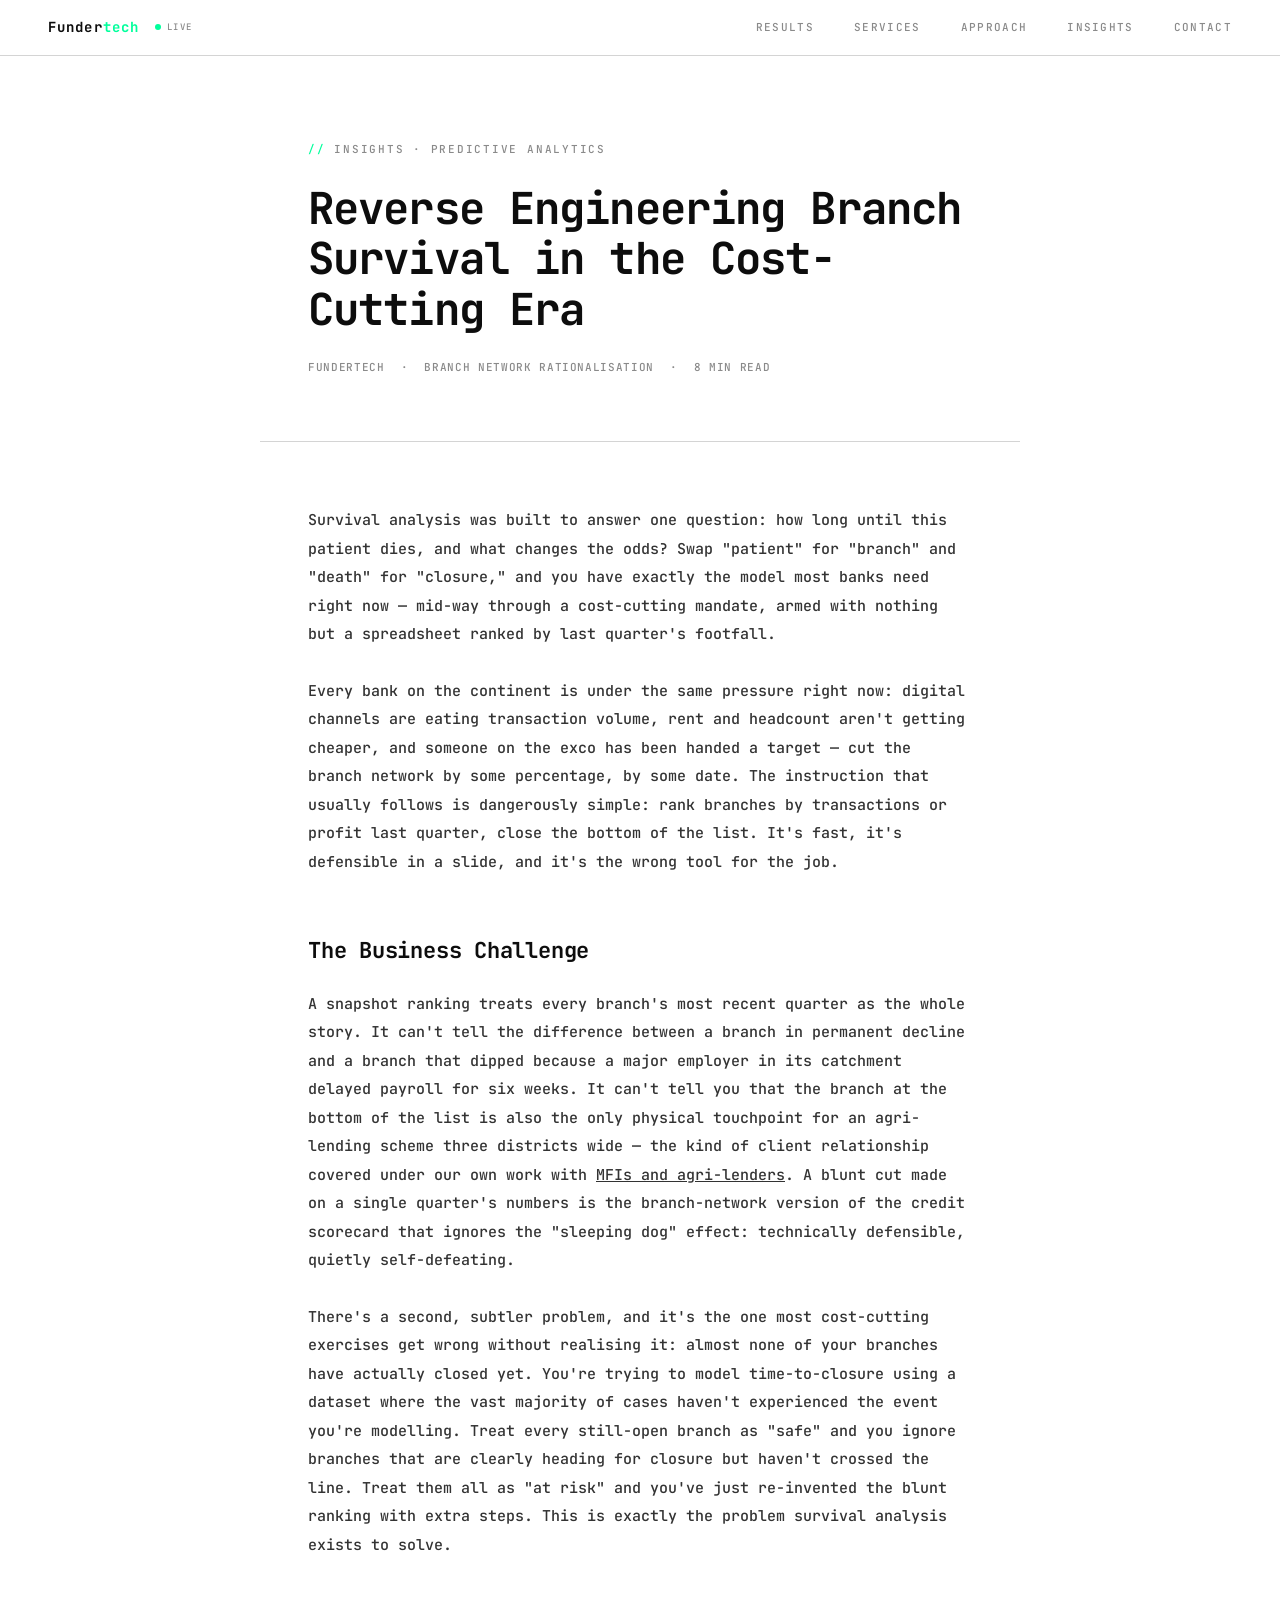
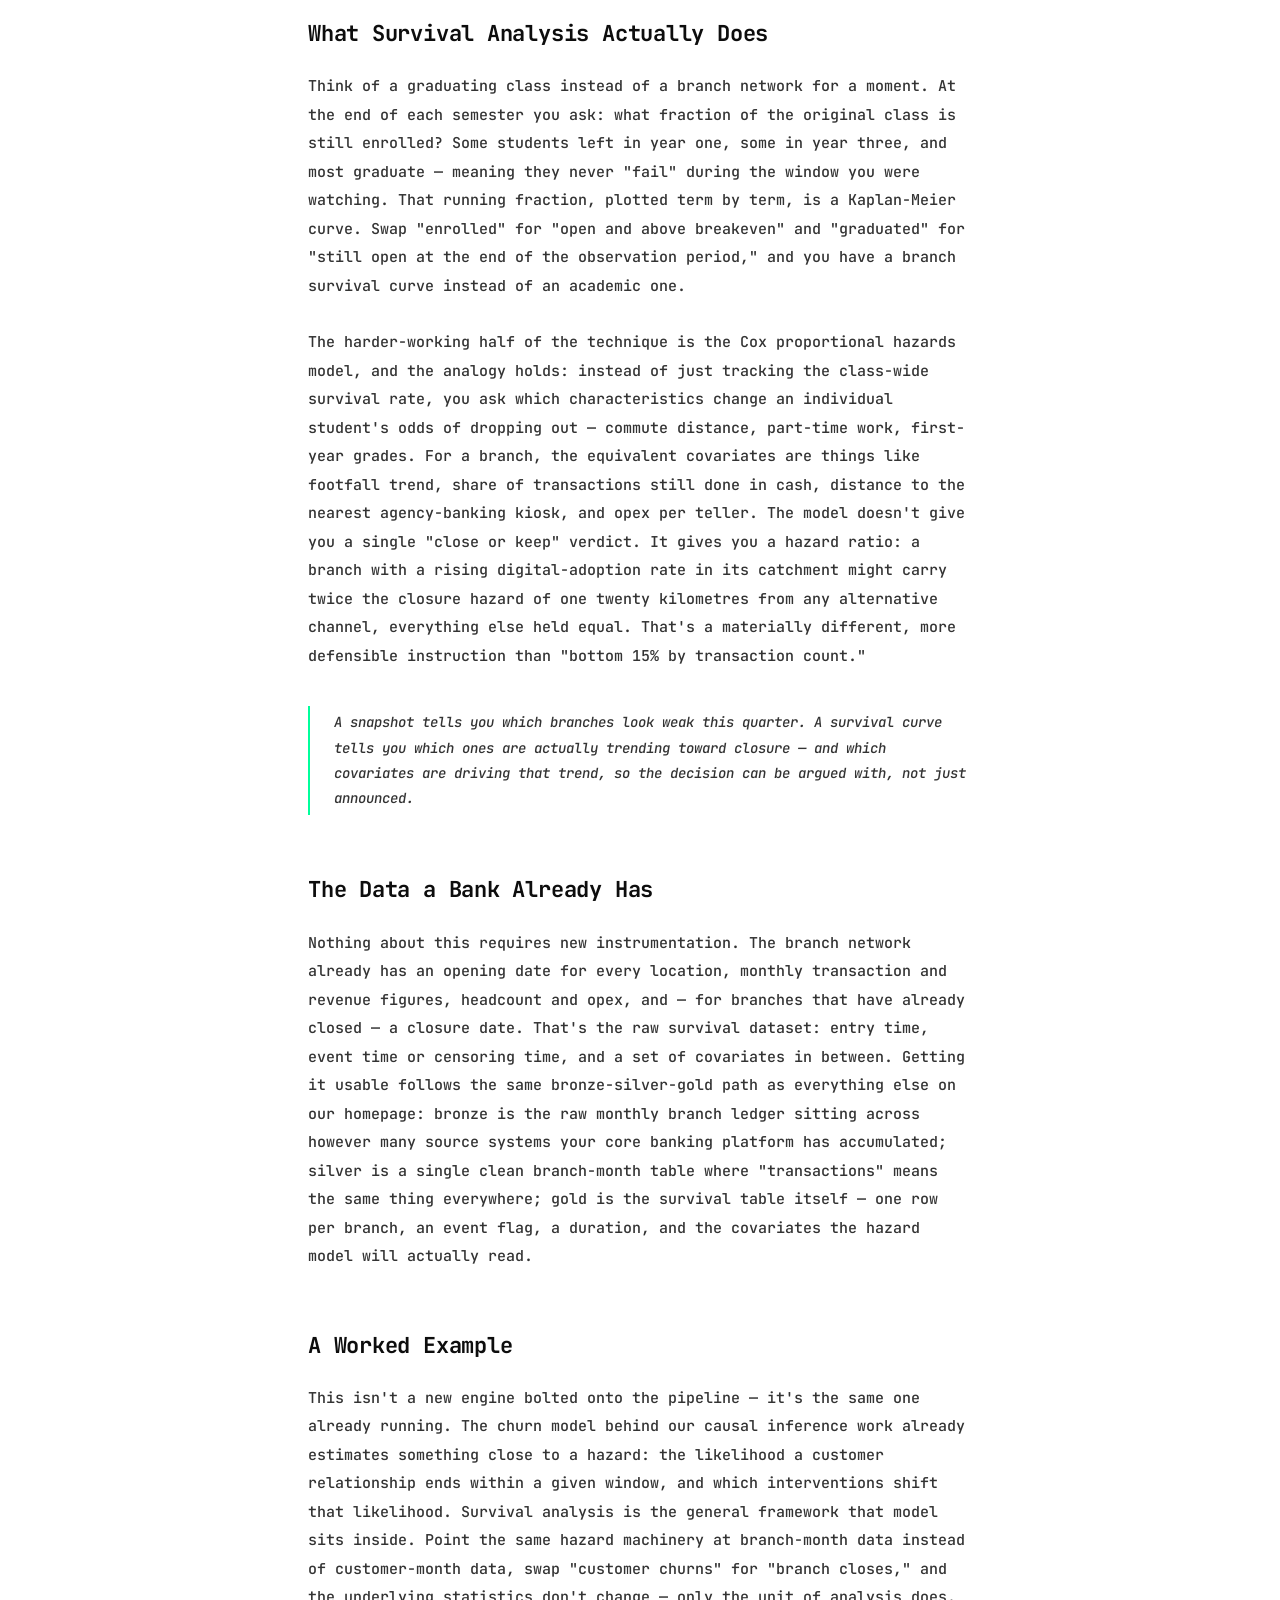
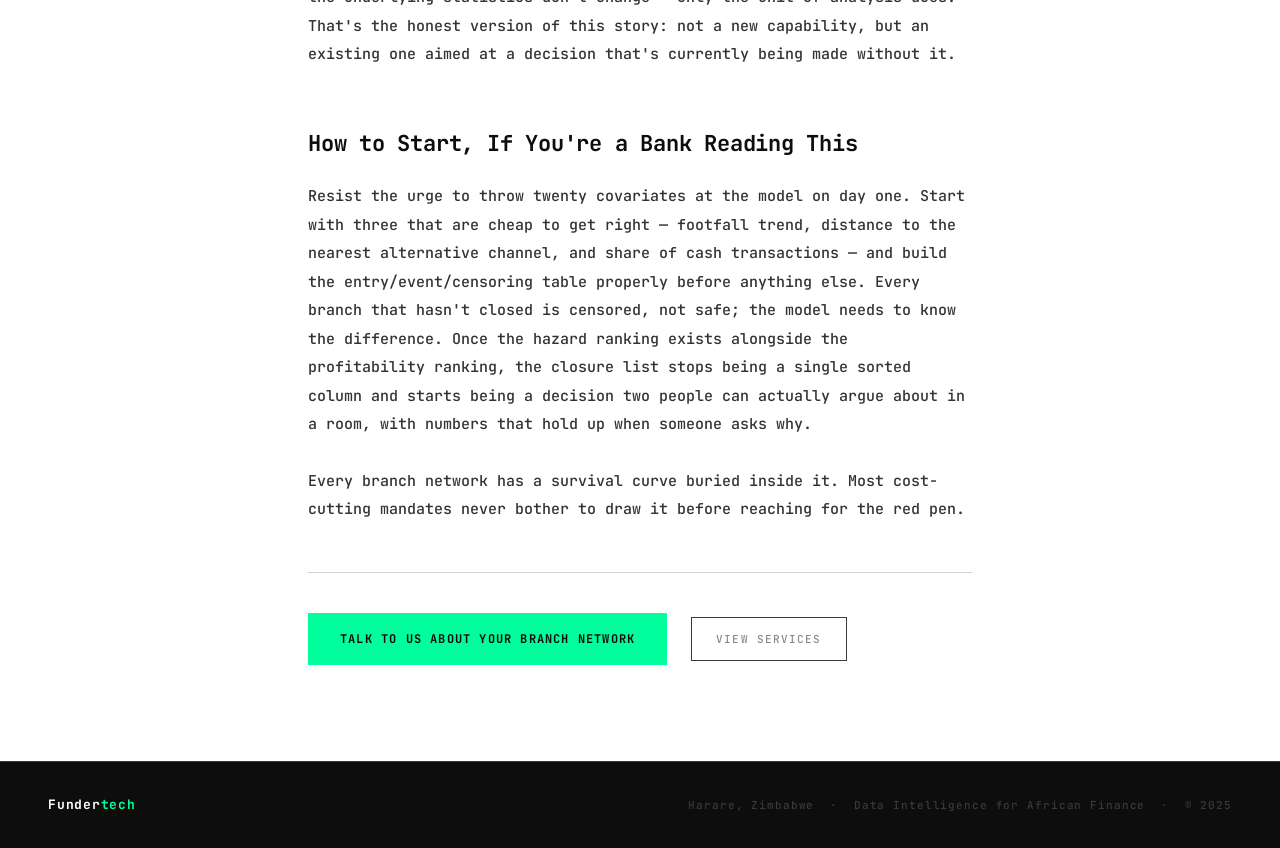
==== branch-survival-analysis-cost-cutting.html @ fef8b359 "Add branch survival analysis article to Insights" ====
<!DOCTYPE html>
<html lang="en">
<head>
<meta charset="UTF-8">
<meta name="viewport" content="width=device-width, initial-scale=1.0">
<title>Reverse Engineering Branch Survival in the Cost-Cutting Era — Fundertech</title>
<meta name="description" content="Most branch closure lists are built from a snapshot ranking of last quarter's footfall. Survival analysis asks a different, better question — and it's already sitting inside your churn model.">
<link rel="preconnect" href="https://fonts.googleapis.com">
<link href="https://fonts.googleapis.com/css2?family=JetBrains+Mono:wght@400;500;600;700&display=swap" rel="stylesheet">
<link rel="stylesheet" href="styles.css">
</head>
<body>

<!-- NAV -->
<nav>
  <div class="nav-brand">
    <a href="index.html" class="nav-logo">Funder<span>tech</span></a>
    <span class="nav-live"><span class="live-dot"></span>live</span>
  </div>
  <ul class="nav-links">
    <li><a href="index.html#results">Results</a></li>
    <li><a href="index.html#services">Services</a></li>
    <li><a href="index.html#approach">Approach</a></li>
    <li><a href="insights.html">Insights</a></li>
    <li><a href="index.html#contact">Contact</a></li>
  </ul>
</nav>

<article>
  <div class="article-hero">
    <p class="article-eyebrow">Insights · Predictive Analytics</p>
    <h1 class="article-title">Reverse Engineering Branch Survival in the Cost-Cutting Era</h1>
    <div class="article-meta">
      <span>Fundertech</span>
      <span>·</span>
      <span>Branch Network Rationalisation</span>
      <span>·</span>
      <span>8 min read</span>
    </div>
  </div>

  <div class="article-body">
    <p class="article-hook">Survival analysis was built to answer one question: how long until this patient dies, and what changes the odds? Swap "patient" for "branch" and "death" for "closure," and you have exactly the model most banks need right now — mid-way through a cost-cutting mandate, armed with nothing but a spreadsheet ranked by last quarter's footfall.</p>

    <p>Every bank on the continent is under the same pressure right now: digital channels are eating transaction volume, rent and headcount aren't getting cheaper, and someone on the exco has been handed a target — cut the branch network by some percentage, by some date. The instruction that usually follows is dangerously simple: rank branches by transactions or profit last quarter, close the bottom of the list. It's fast, it's defensible in a slide, and it's the wrong tool for the job.</p>

    <h2>The Business Challenge</h2>
    <p>A snapshot ranking treats every branch's most recent quarter as the whole story. It can't tell the difference between a branch in permanent decline and a branch that dipped because a major employer in its catchment delayed payroll for six weeks. It can't tell you that the branch at the bottom of the list is also the only physical touchpoint for an agri-lending scheme three districts wide — the kind of client relationship covered under our own work with <a href="index.html#services" style="color:inherit;">MFIs and agri-lenders</a>. A blunt cut made on a single quarter's numbers is the branch-network version of the credit scorecard that ignores the "sleeping dog" effect: technically defensible, quietly self-defeating.</p>
    <p>There's a second, subtler problem, and it's the one most cost-cutting exercises get wrong without realising it: almost none of your branches have actually closed yet. You're trying to model time-to-closure using a dataset where the vast majority of cases haven't experienced the event you're modelling. Treat every still-open branch as "safe" and you ignore branches that are clearly heading for closure but haven't crossed the line. Treat them all as "at risk" and you've just re-invented the blunt ranking with extra steps. This is exactly the problem survival analysis exists to solve.</p>

    <h2>What Survival Analysis Actually Does</h2>
    <p>Think of a graduating class instead of a branch network for a moment. At the end of each semester you ask: what fraction of the original class is still enrolled? Some students left in year one, some in year three, and most graduate — meaning they never "fail" during the window you were watching. That running fraction, plotted term by term, is a Kaplan-Meier curve. Swap "enrolled" for "open and above breakeven" and "graduated" for "still open at the end of the observation period," and you have a branch survival curve instead of an academic one.</p>
    <p>The harder-working half of the technique is the Cox proportional hazards model, and the analogy holds: instead of just tracking the class-wide survival rate, you ask which characteristics change an individual student's odds of dropping out — commute distance, part-time work, first-year grades. For a branch, the equivalent covariates are things like footfall trend, share of transactions still done in cash, distance to the nearest agency-banking kiosk, and opex per teller. The model doesn't give you a single "close or keep" verdict. It gives you a hazard ratio: a branch with a rising digital-adoption rate in its catchment might carry twice the closure hazard of one twenty kilometres from any alternative channel, everything else held equal. That's a materially different, more defensible instruction than "bottom 15% by transaction count."</p>

    <div class="article-callout">A snapshot tells you which branches look weak this quarter. A survival curve tells you which ones are actually trending toward closure — and which covariates are driving that trend, so the decision can be argued with, not just announced.</div>

    <h2>The Data a Bank Already Has</h2>
    <p>Nothing about this requires new instrumentation. The branch network already has an opening date for every location, monthly transaction and revenue figures, headcount and opex, and — for branches that have already closed — a closure date. That's the raw survival dataset: entry time, event time or censoring time, and a set of covariates in between. Getting it usable follows the same bronze-silver-gold path as everything else on our homepage: bronze is the raw monthly branch ledger sitting across however many source systems your core banking platform has accumulated; silver is a single clean branch-month table where "transactions" means the same thing everywhere; gold is the survival table itself — one row per branch, an event flag, a duration, and the covariates the hazard model will actually read.</p>

    <h2>A Worked Example</h2>
    <p>This isn't a new engine bolted onto the pipeline — it's the same one already running. The churn model behind our causal inference work already estimates something close to a hazard: the likelihood a customer relationship ends within a given window, and which interventions shift that likelihood. Survival analysis is the general framework that model sits inside. Point the same hazard machinery at branch-month data instead of customer-month data, swap "customer churns" for "branch closes," and the underlying statistics don't change — only the unit of analysis does. That's the honest version of this story: not a new capability, but an existing one aimed at a decision that's currently being made without it.</p>

    <h2>How to Start, If You're a Bank Reading This</h2>
    <p>Resist the urge to throw twenty covariates at the model on day one. Start with three that are cheap to get right — footfall trend, distance to the nearest alternative channel, and share of cash transactions — and build the entry/event/censoring table properly before anything else. Every branch that hasn't closed is censored, not safe; the model needs to know the difference. Once the hazard ranking exists alongside the profitability ranking, the closure list stops being a single sorted column and starts being a decision two people can actually argue about in a room, with numbers that hold up when someone asks why.</p>
    <p>Every branch network has a survival curve buried inside it. Most cost-cutting mandates never bother to draw it before reaching for the red pen.</p>

    <div class="article-cta">
      <a href="index.html#contact" class="btn-primary">Talk to us about your branch network</a>
      <a href="index.html#services" class="btn-ghost">View services</a>
    </div>
  </div>
</article>

<!-- FOOTER -->
<footer>
  <div class="footer-logo">Funder<span>tech</span></div>
  <div class="footer-meta">Harare, Zimbabwe &nbsp;·&nbsp; Data Intelligence for African Finance &nbsp;·&nbsp; © 2025</div>
</footer>

</body>
</html>
---- styles.css ----
*, *::before, *::after { box-sizing: border-box; margin: 0; padding: 0; }

:root {
  --black:   #0D0D0D;
  --white:   #FFFFFF;
  --grey-1:  #F2F2F2;
  --grey-2:  #D4D4D4;
  --grey-3:  #8A8A8A;
  --grey-4:  #3A3A3A;
  --mint:    #00FF9C;
  --mono:    'JetBrains Mono', monospace;
}

html { scroll-behavior: smooth; }

body {
  font-family: var(--mono);
  background: var(--white);
  color: var(--black);
  font-size: 13px;
  line-height: 1.7;
  font-weight: 500;
  -webkit-font-smoothing: auto;
}

/* ── NAV ── */
nav {
  position: fixed;
  top: 0; left: 0; right: 0;
  z-index: 100;
  background: var(--white);
  border-bottom: 1px solid var(--grey-2);
  display: flex;
  align-items: center;
  justify-content: space-between;
  padding: 0 48px;
  height: 56px;
}

.nav-brand { display: flex; align-items: center; gap: 16px; }

.nav-logo {
  font-size: 14px;
  font-weight: 700;
  letter-spacing: 0.08em;
  color: var(--black);
  text-decoration: none;
}
.nav-logo span { color: var(--mint); }

.nav-live {
  display: flex;
  align-items: center;
  gap: 6px;
  font-size: 9px;
  letter-spacing: 0.14em;
  color: var(--grey-3);
  text-transform: uppercase;
  font-weight: 500;
}

.live-dot {
  width: 6px; height: 6px;
  border-radius: 50%;
  background: var(--mint);
  animation: pulse 2s ease infinite;
}

@keyframes pulse {
  0%,100% { opacity: 1; transform: scale(1); }
  50%      { opacity: 0.35; transform: scale(0.65); }
}

.nav-links {
  display: flex;
  gap: 40px;
  list-style: none;
}

.nav-links a {
  font-size: 11px;
  font-weight: 500;
  color: var(--grey-3);
  text-decoration: none;
  letter-spacing: 0.12em;
  text-transform: uppercase;
  transition: color 0.2s;
}
.nav-links a:hover { color: var(--black); }

/* ── HERO ── */
.hero {
  min-height: 100vh;
  display: flex;
  flex-direction: column;
  justify-content: center;
  padding: 120px 48px 80px;
  border-bottom: 1px solid var(--grey-2);
  position: relative;
  overflow: hidden;
}

.hero-grid {
  position: absolute;
  inset: 0;
  background-image:
    linear-gradient(rgba(0,255,156,0.04) 1px, transparent 1px),
    linear-gradient(90deg, rgba(0,255,156,0.04) 1px, transparent 1px);
  background-size: 64px 64px;
  pointer-events: none;
  animation: gridfade 4s ease-in-out infinite alternate;
}
@keyframes gridfade { 0% { opacity: 0.5; } 100% { opacity: 1; } }

.hero-scan {
  position: absolute;
  top: 0; left: 0; right: 0;
  height: 1px;
  background: linear-gradient(90deg, transparent, var(--mint) 50%, transparent);
  opacity: 0.3;
  animation: scandown 7s linear infinite;
  pointer-events: none;
}
@keyframes scandown {
  0%   { transform: translateY(0); }
  100% { transform: translateY(100vh); }
}

.hero-eyebrow {
  font-size: 11px;
  font-weight: 500;
  color: var(--grey-3);
  letter-spacing: 0.16em;
  text-transform: uppercase;
  margin-bottom: 48px;
  position: relative; z-index: 1;
}
.hero-eyebrow::before { content: '// '; color: var(--mint); }

.hero-headline {
  font-size: clamp(32px, 5vw, 64px);
  font-weight: 700;
  line-height: 1.1;
  letter-spacing: -0.02em;
  max-width: 840px;
  margin-bottom: 32px;
  position: relative; z-index: 1;
}
.hero-headline .accent { color: var(--mint); }

.hero-sub {
  font-size: 14px;
  font-weight: 500;
  color: #4A4A4A;
  max-width: 520px;
  line-height: 1.8;
  margin-bottom: 64px;
  position: relative; z-index: 1;
}

/* Terminal */
.terminal {
  background: var(--black);
  border-radius: 4px;
  padding: 28px 32px;
  max-width: 640px;
  position: relative; z-index: 1;
  overflow: hidden;
}
.terminal::before {
  content: '● ● ●';
  display: block;
  font-size: 10px;
  color: var(--grey-4);
  margin-bottom: 20px;
  letter-spacing: 4px;
}
.t-line {
  display: flex;
  align-items: flex-start;
  gap: 12px;
  margin-bottom: 6px;
  font-size: 12px;
}
.t-prompt { color: var(--mint); white-space: nowrap; }
.t-cmd    { color: var(--white); font-weight: 500; }
.t-out    { color: #4A4A4A; padding-left: 24px; margin-bottom: 12px; font-size: 11px; font-weight: 500; }
.t-out span { color: var(--mint); font-weight: 700; }
.cursor {
  display: inline-block;
  width: 8px; height: 14px;
  background: var(--mint);
  vertical-align: middle;
  margin-left: 2px;
  animation: blink 1.1s step-end infinite;
}
@keyframes blink { 0%,100%{opacity:1} 50%{opacity:0} }

/* ── DATA PIPELINE ── */
.pipeline-section {
  background: var(--black);
  border-bottom: 1px solid var(--grey-4);
  overflow: hidden;
}
.pipeline-inner {
  max-width: 1200px;
  margin: 0 auto;
  padding: 72px 48px;
}
.pipeline-label {
  font-size: 10px;
  letter-spacing: 0.2em;
  text-transform: uppercase;
  color: var(--grey-4);
  margin-bottom: 48px;
  display: flex;
  align-items: center;
  gap: 16px;
  font-weight: 500;
}
.pipeline-label::after { content: ''; flex: 1; height: 1px; background: var(--grey-4); }

.pipeline-flow {
  display: flex;
  align-items: center;
  overflow-x: auto;
  padding-bottom: 4px;
}

.pipeline-node {
  display: flex;
  flex-direction: column;
  align-items: center;
  flex-shrink: 0;
  min-width: 120px;
  opacity: 0;
  animation: nodein 0.5s ease forwards;
}
.pipeline-node:nth-child(1) { animation-delay: 0.2s; }
.pipeline-node:nth-child(3) { animation-delay: 0.7s; }
.pipeline-node:nth-child(5) { animation-delay: 1.2s; }
.pipeline-node:nth-child(7) { animation-delay: 1.7s; }
.pipeline-node:nth-child(9) { animation-delay: 2.2s; }

@keyframes nodein {
  from { opacity: 0; transform: translateY(8px); }
  to   { opacity: 1; transform: translateY(0); }
}

.node-box {
  width: 56px; height: 56px;
  border: 1px solid var(--grey-4);
  display: flex;
  align-items: center;
  justify-content: center;
  font-size: 9px;
  font-weight: 700;
  color: var(--grey-3);
  letter-spacing: 0.08em;
  margin-bottom: 14px;
  transition: border-color 0.3s, color 0.3s;
  position: relative;
}
.node-box.active {
  border-color: var(--mint);
  color: var(--mint);
}
.node-box.active::after {
  content: '';
  position: absolute;
  inset: 3px;
  border: 1px solid rgba(0,255,156,0.2);
}
.pipeline-node:hover .node-box { border-color: var(--mint); color: var(--mint); }

.node-name {
  font-size: 10px;
  font-weight: 700;
  color: var(--white);
  letter-spacing: 0.1em;
  text-transform: uppercase;
  margin-bottom: 4px;
  text-align: center;
}
.node-sub {
  font-size: 9px;
  color: var(--grey-4);
  text-align: center;
  line-height: 1.7;
  font-weight: 400;
}

.pipeline-connector {
  flex: 1;
  min-width: 48px;
  height: 1px;
  background: var(--grey-4);
  position: relative;
  margin-bottom: 38px;
  overflow: visible;
}
.conn-dot {
  position: absolute;
  top: 50%; transform: translateY(-50%);
  width: 5px; height: 5px;
  border-radius: 50%;
  background: var(--mint);
  animation: flowdot 2.2s linear infinite;
  opacity: 0;
}
.conn-dot:nth-child(2) { animation-delay: 0.73s; }
.conn-dot:nth-child(3) { animation-delay: 1.47s; }
@keyframes flowdot {
  0%   { left: -5px; opacity: 0; }
  8%   { opacity: 1; }
  92%  { opacity: 1; }
  100% { left: calc(100% + 5px); opacity: 0; }
}

/* ── SECTION SHELL ── */
section { border-bottom: 1px solid var(--grey-2); }
.section-inner { max-width: 1200px; margin: 0 auto; padding: 96px 48px; }
.section-label {
  font-size: 10px;
  letter-spacing: 0.2em;
  text-transform: uppercase;
  color: var(--grey-3);
  margin-bottom: 64px;
  display: flex;
  align-items: center;
  gap: 16px;
  font-weight: 500;
}
.section-label::after { content: ''; flex: 1; height: 1px; background: var(--grey-2); }

/* ── RESULTS ── */
.results-grid {
  display: grid;
  grid-template-columns: repeat(auto-fit, minmax(260px, 1fr));
  gap: 2px;
  background: var(--grey-2);
  border: 1px solid var(--grey-2);
}
.result-card { background: var(--white); padding: 40px 36px; transition: background 0.2s; }
.result-card:hover { background: var(--grey-1); }

.result-metric {
  font-size: 48px;
  font-weight: 700;
  line-height: 1;
  letter-spacing: -0.03em;
  color: var(--black);
  margin-bottom: 8px;
}
.result-metric .unit { font-size: 20px; font-weight: 400; color: var(--mint); }

.result-label {
  font-size: 11px;
  color: var(--grey-3);
  letter-spacing: 0.1em;
  text-transform: uppercase;
  margin-bottom: 0;
  font-weight: 500;
}

/* Mini charts */
.mini-chart { margin: 20px 0 18px; }
.chart-title {
  font-size: 9px;
  letter-spacing: 0.12em;
  text-transform: uppercase;
  color: var(--grey-3);
  margin-bottom: 10px;
  font-weight: 500;
}

/* Sparkline bars */
.spark-bars {
  display: flex;
  align-items: flex-end;
  gap: 3px;
  height: 36px;
}
.sp-bar {
  flex: 1;
  background: var(--mint);
  opacity: 0;
  transform: scaleY(0);
  transform-origin: bottom;
  transition: opacity 0.3s ease, transform 0.5s cubic-bezier(0.16,1,0.3,1);
}
.spark-bars.animate .sp-bar { opacity: 1; transform: scaleY(1); }
.sp-bar:nth-child(1)  { height:35%; transition-delay:0.05s; }
.sp-bar:nth-child(2)  { height:52%; transition-delay:0.10s; }
.sp-bar:nth-child(3)  { height:48%; transition-delay:0.15s; }
.sp-bar:nth-child(4)  { height:65%; transition-delay:0.20s; }
.sp-bar:nth-child(5)  { height:72%; transition-delay:0.25s; }
.sp-bar:nth-child(6)  { height:68%; transition-delay:0.30s; }
.sp-bar:nth-child(7)  { height:80%; transition-delay:0.35s; }
.sp-bar:nth-child(8)  { height:88%; transition-delay:0.40s; }
.sp-bar:nth-child(9)  { height:84%; transition-delay:0.45s; }
.sp-bar:nth-child(10) { height:95%; transition-delay:0.50s; }
.sp-bar:nth-child(11) { height:100%;transition-delay:0.55s; }
.sp-bar:nth-child(12) { height:98%; transition-delay:0.60s; opacity: 0.5; }

/* Before/after bars */
.cmp-chart { display: flex; flex-direction: column; gap: 10px; }
.cmp-row { display: flex; align-items: center; gap: 10px; }
.cmp-label { font-size: 9px; color: var(--grey-3); width: 58px; flex-shrink: 0; font-weight: 500; letter-spacing: 0.04em; }
.cmp-track { flex: 1; height: 7px; background: var(--grey-1); border: 1px solid var(--grey-2); position: relative; overflow: hidden; }
.cmp-fill {
  height: 100%;
  width: 0;
  transition: width 1.6s cubic-bezier(0.16,1,0.3,1);
}
.cmp-fill.is-control   { background: var(--grey-3); opacity: 0.45; }
.cmp-fill.is-treatment { background: var(--mint); }
.cmp-val { font-size: 9px; font-weight: 700; color: var(--black); width: 48px; text-align: right; white-space: nowrap; }
.cmp-delta { color: var(--mint); font-size: 8px; }

/* Donut */
.donut-wrap { display: flex; align-items: center; gap: 16px; }
.donut-legend { display: flex; flex-direction: column; gap: 7px; }
.legend-row { display: flex; align-items: center; gap: 7px; font-size: 9px; color: var(--grey-3); font-weight: 400; letter-spacing: 0.04em; }
.legend-pip { width: 7px; height: 7px; border-radius: 50%; flex-shrink: 0; }

/* SVG donut segments */
.donut-seg {
  stroke-dasharray: 0 151;
  transition: stroke-dasharray 1.2s cubic-bezier(0.16,1,0.3,1);
}

/* Phase bars */
.phase-wrap { display: flex; align-items: flex-end; gap: 8px; height: 72px; }
.phase-col { display: flex; flex-direction: column; align-items: center; gap: 6px; flex: 1; justify-content: flex-end; }
.phase-bar {
  width: 100%;
  height: 0;
  background: var(--mint);
  opacity: 0;
  transition: height 0.9s cubic-bezier(0.16,1,0.3,1), opacity 0.3s;
}
.phase-lbl { font-size: 8px; color: var(--grey-3); font-weight: 500; letter-spacing: 0.06em; text-align: center; }

.result-desc {
  font-size: 12px;
  color: #4A4A4A;
  font-weight: 500;
  line-height: 1.8;
  border-top: 1px solid var(--grey-2);
  padding-top: 16px;
}

/* ── SERVICES ── */
.services-list { display: flex; flex-direction: column; }
.service-row {
  display: grid;
  grid-template-columns: 48px 1fr 1fr;
  gap: 48px;
  align-items: start;
  padding: 40px 0;
  border-top: 1px solid var(--grey-2);
  transition: background 0.15s;
}
.service-row:hover { background: var(--grey-1); margin: 0 -48px; padding: 40px 48px; }
.service-num { font-size: 11px; color: var(--mint); font-weight: 700; padding-top: 3px; }
.service-name { font-size: 18px; font-weight: 700; letter-spacing: -0.01em; margin-bottom: 8px; }
.service-tag {
  display: inline-block;
  font-size: 10px;
  color: var(--grey-3);
  border: 1px solid var(--grey-2);
  padding: 2px 8px;
  letter-spacing: 0.12em;
  text-transform: uppercase;
  margin-bottom: 16px;
  font-weight: 500;
}
.service-body { font-size: 12px; color: #4A4A4A; font-weight: 500; line-height: 1.9; }
.service-detail { font-size: 12px; color: #4A4A4A; font-weight: 500; line-height: 2; }
.service-detail li { list-style: none; padding-left: 0; margin-bottom: 4px; }
.service-detail li::before { content: '→ '; color: var(--mint); }

/* ── WHO WE SERVE ── */
.clients-grid {
  display: grid;
  grid-template-columns: repeat(auto-fit, minmax(200px, 1fr));
  gap: 2px;
  background: var(--grey-2);
  border: 1px solid var(--grey-2);
}
.client-cell { background: var(--white); padding: 36px 32px; }
.client-sector { font-size: 13px; font-weight: 700; margin-bottom: 8px; }
.client-desc { font-size: 11px; color: #4A4A4A; font-weight: 500; line-height: 1.8; }

/* ── APPROACH ── */
.approach-block { display: grid; grid-template-columns: 1fr 2fr; gap: 96px; align-items: start; }
.approach-left h2 { font-size: 28px; font-weight: 700; letter-spacing: -0.02em; line-height: 1.2; margin-bottom: 24px; }
.approach-left p { font-size: 12px; color: #4A4A4A; font-weight: 500; line-height: 1.9; }
.approach-right { display: flex; flex-direction: column; }

.approach-step {
  display: grid;
  grid-template-columns: 32px 1fr;
  gap: 24px;
  padding: 28px 0;
  border-top: 1px solid var(--grey-2);
  opacity: 0;
  transform: translateY(10px);
  transition: opacity 0.5s ease, transform 0.5s ease;
}
.approach-step.visible { opacity: 1; transform: translateY(0); }
.step-num { font-size: 11px; color: var(--mint); font-weight: 700; padding-top: 2px; }
.step-title { font-size: 14px; font-weight: 700; margin-bottom: 6px; }
.step-body { font-size: 12px; color: #4A4A4A; font-weight: 500; line-height: 1.8; }

/* ── CTA ── */
.cta-section { background: var(--black); border-bottom: none; }
.cta-inner {
  max-width: 1200px;
  margin: 0 auto;
  padding: 96px 48px;
  display: flex;
  align-items: flex-end;
  justify-content: space-between;
  gap: 64px;
}
.cta-left h2 {
  font-size: clamp(28px, 4vw, 52px);
  font-weight: 700;
  color: var(--white);
  letter-spacing: -0.02em;
  line-height: 1.1;
  max-width: 560px;
  margin-bottom: 20px;
}
.cta-left h2 .accent { color: var(--mint); }
.cta-left p { font-size: 12px; color: #4A4A4A; font-weight: 500; max-width: 440px; line-height: 1.9; }
.cta-right { display: flex; flex-direction: column; gap: 16px; align-items: flex-end; flex-shrink: 0; }

.btn-primary {
  display: inline-block;
  background: var(--mint);
  color: var(--black);
  font-family: var(--mono);
  font-size: 12px;
  font-weight: 700;
  letter-spacing: 0.1em;
  text-transform: uppercase;
  text-decoration: none;
  padding: 16px 32px;
  border: none;
  cursor: pointer;
  transition: opacity 0.2s;
}
.btn-primary:hover { opacity: 0.85; }

.btn-ghost {
  display: inline-block;
  background: transparent;
  color: var(--grey-3);
  font-family: var(--mono);
  font-size: 11px;
  font-weight: 500;
  letter-spacing: 0.1em;
  text-transform: uppercase;
  text-decoration: none;
  padding: 12px 24px;
  border: 1px solid var(--grey-4);
  transition: border-color 0.2s, color 0.2s;
}
.btn-ghost:hover { border-color: var(--grey-3); color: var(--white); }

/* ── FOOTER ── */
footer {
  background: var(--black);
  padding: 32px 48px;
  border-top: 1px solid var(--grey-4);
  display: flex;
  align-items: center;
  justify-content: space-between;
}
.footer-logo { font-size: 13px; font-weight: 700; color: var(--white); letter-spacing: 0.06em; }
.footer-logo span { color: var(--mint); }
.footer-meta { font-size: 11px; color: var(--grey-4); letter-spacing: 0.08em; font-weight: 500; }

/* ── RESPONSIVE ── */
@media (max-width: 768px) {
  nav { padding: 0 24px; }
  .nav-links { display: none; }
  .hero { padding: 100px 24px 64px; }
  .section-inner { padding: 64px 24px; }
  .pipeline-inner { padding: 56px 24px; }
  .service-row { grid-template-columns: 32px 1fr; }
  .service-row .service-detail { display: none; }
  .approach-block { grid-template-columns: 1fr; gap: 48px; }
  .cta-inner { flex-direction: column; align-items: flex-start; }
  .cta-right { align-items: flex-start; }
  footer { flex-direction: column; gap: 12px; align-items: flex-start; }
  .service-row:hover { margin: 0; padding: 40px 0; background: transparent; }
  .pipeline-node { min-width: 88px; }
}

@media (prefers-reduced-motion: reduce) {
  .cursor, .hero-scan, .live-dot, .conn-dot { animation: none !important; }
  .approach-step { opacity: 1; transform: none; }
  .donut-seg { transition: none; }
  .cmp-fill, .phase-bar, .sp-bar { transition: none; }
}

/* ── ARTICLE / INSIGHTS ── */
.article-hero {
  padding: 140px 48px 64px;
  border-bottom: 1px solid var(--grey-2);
  max-width: 760px;
  margin: 0 auto;
}
.article-eyebrow {
  font-size: 11px;
  font-weight: 500;
  color: var(--grey-3);
  letter-spacing: 0.16em;
  text-transform: uppercase;
  margin-bottom: 24px;
}
.article-eyebrow::before { content: '// '; color: var(--mint); }
.article-title {
  font-size: clamp(28px, 4.2vw, 44px);
  font-weight: 700;
  line-height: 1.15;
  letter-spacing: -0.02em;
  margin-bottom: 24px;
}
.article-meta {
  display: flex;
  gap: 16px;
  font-size: 11px;
  color: var(--grey-3);
  letter-spacing: 0.06em;
  text-transform: uppercase;
}
.article-body {
  max-width: 760px;
  margin: 0 auto;
  padding: 64px 48px 96px;
}
.article-body p {
  font-size: 15px;
  line-height: 1.9;
  color: #333;
  font-weight: 500;
  margin-bottom: 28px;
}
.article-body h2 {
  font-size: 22px;
  font-weight: 700;
  letter-spacing: -0.01em;
  margin: 56px 0 20px;
}
.article-hook {
  font-size: 17px;
  line-height: 1.85;
  color: var(--black);
  font-weight: 600;
  margin-bottom: 36px;
}
.article-callout {
  border-left: 2px solid var(--mint);
  padding: 4px 0 4px 24px;
  margin: 36px 0;
  font-size: 14px;
  color: #333;
  font-weight: 500;
  font-style: italic;
  line-height: 1.8;
}
.article-cta {
  margin-top: 48px;
  padding-top: 40px;
  border-top: 1px solid var(--grey-2);
  display: flex;
  align-items: center;
  gap: 24px;
  flex-wrap: wrap;
}

@media (max-width: 768px) {
  .article-hero { padding: 100px 24px 48px; }
  .article-body { padding: 48px 24px 64px; }
}
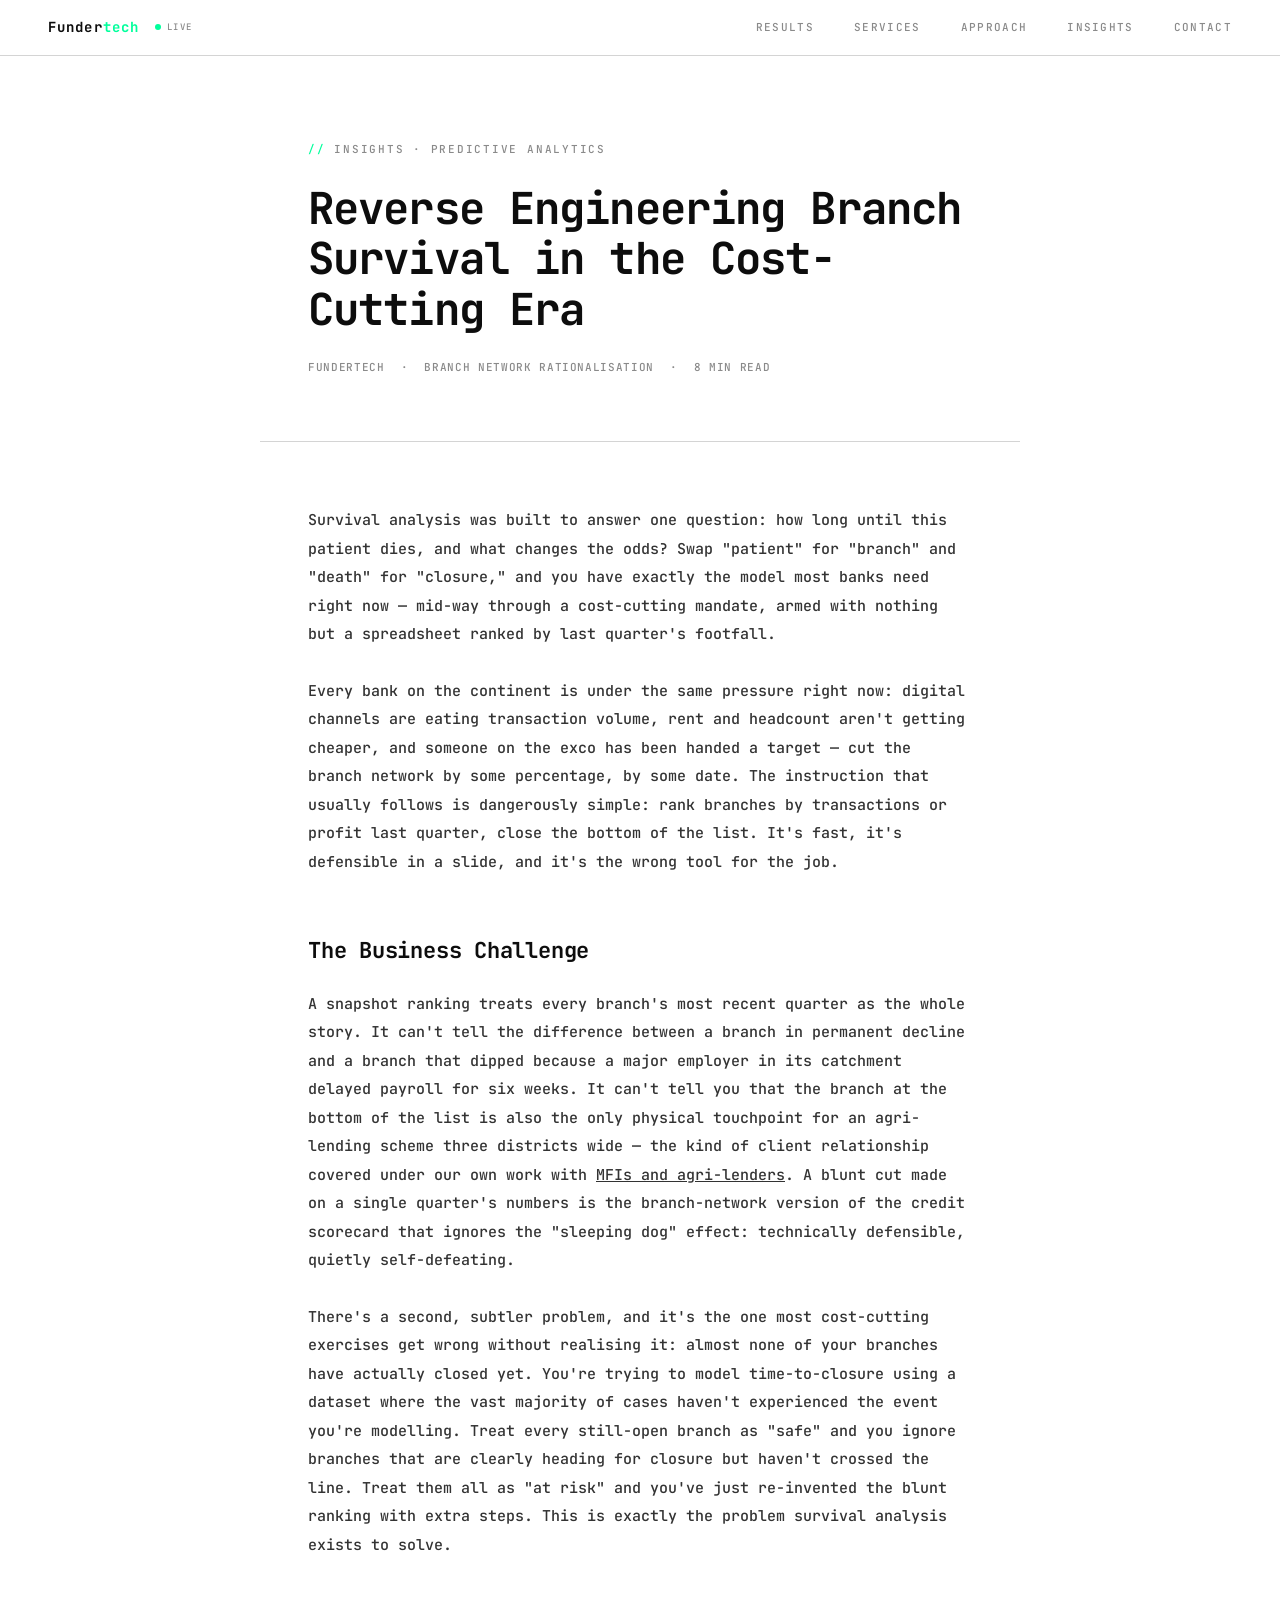
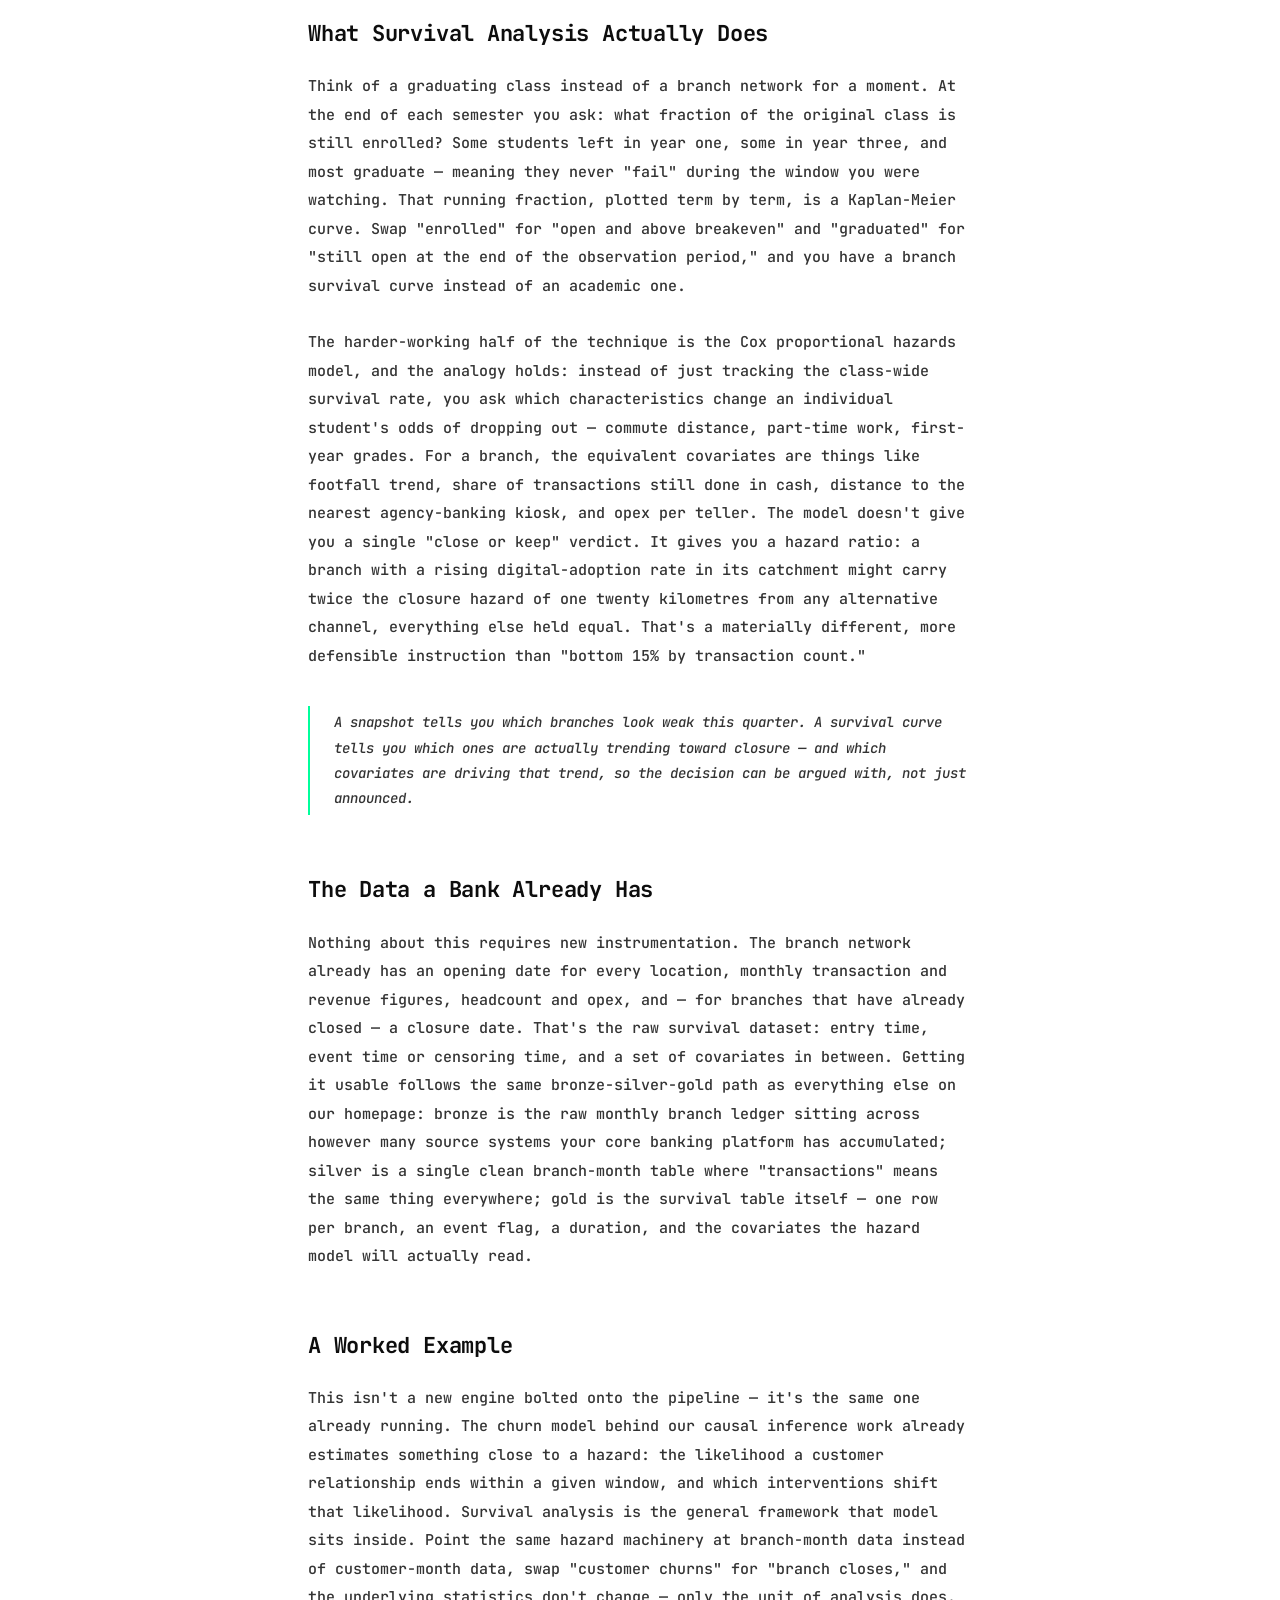
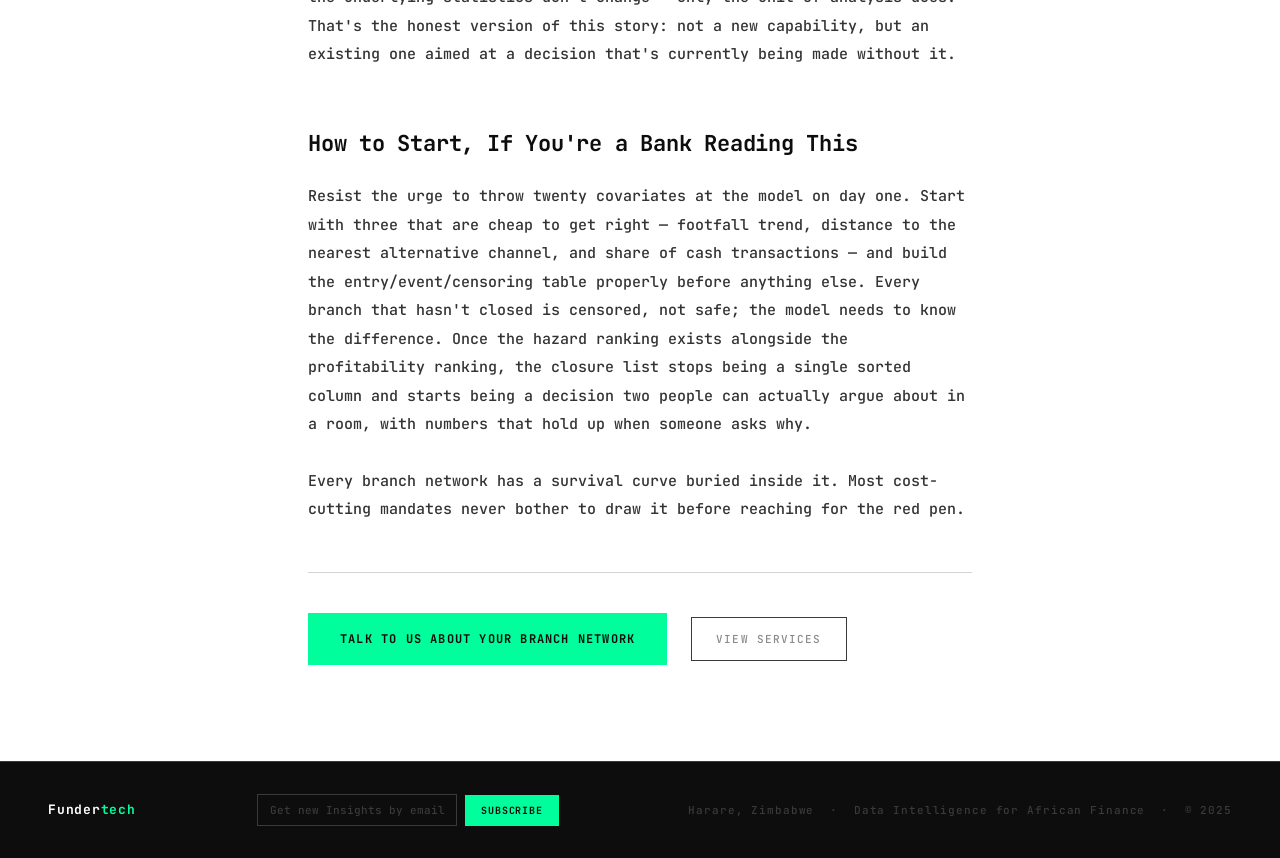
==== commit 76692040: "Add newsletter signup form in footer, backed by serverless function + Resend" ====
--- a/branch-survival-analysis-cost-cutting.html
+++ b/branch-survival-analysis-cost-cutting.html
@@ -17,7 +17,10 @@
     <a href="index.html" class="nav-logo">Funder<span>tech</span></a>
     <span class="nav-live"><span class="live-dot"></span>live</span>
   </div>
-  <ul class="nav-links">
+  <button class="nav-toggle" aria-label="Toggle menu" aria-expanded="false" aria-controls="nav-links">
+    <span></span><span></span><span></span>
+  </button>
+  <ul class="nav-links" id="nav-links">
     <li><a href="index.html#results">Results</a></li>
     <li><a href="index.html#services">Services</a></li>
     <li><a href="index.html#approach">Approach</a></li>
@@ -25,6 +28,7 @@
     <li><a href="index.html#contact">Contact</a></li>
   </ul>
 </nav>
+<script src="nav.js" defer></script>
 
 <article>
   <div class="article-hero">
@@ -74,8 +78,14 @@
 <!-- FOOTER -->
 <footer>
   <div class="footer-logo">Funder<span>tech</span></div>
+  <form id="newsletter-form" class="newsletter-form" novalidate>
+    <input type="email" name="email" placeholder="Get new Insights by email" required>
+    <button type="submit">Subscribe</button>
+    <span class="newsletter-status" id="newsletter-status"></span>
+  </form>
   <div class="footer-meta">Harare, Zimbabwe &nbsp;·&nbsp; Data Intelligence for African Finance &nbsp;·&nbsp; © 2025</div>
 </footer>
+<script src="newsletter.js" defer></script>
 
 </body>
 </html>
--- a/styles.css
+++ b/styles.css
@@ -87,6 +87,30 @@
   transition: color 0.2s;
 }
 .nav-links a:hover { color: var(--black); }
+
+.nav-toggle {
+  display: none;
+  background: none;
+  border: none;
+  cursor: pointer;
+  padding: 8px;
+  width: 32px;
+  height: 32px;
+  flex-direction: column;
+  justify-content: center;
+  align-items: center;
+  gap: 5px;
+}
+.nav-toggle span {
+  display: block;
+  width: 20px;
+  height: 2px;
+  background: var(--black);
+  transition: transform 0.2s ease, opacity 0.2s ease;
+}
+.nav-toggle[aria-expanded="true"] span:nth-child(1) { transform: translateY(7px) rotate(45deg); }
+.nav-toggle[aria-expanded="true"] span:nth-child(2) { opacity: 0; }
+.nav-toggle[aria-expanded="true"] span:nth-child(3) { transform: translateY(-7px) rotate(-45deg); }
 
 /* ── HERO ── */
 .hero {
@@ -538,6 +562,29 @@
 .cta-left p { font-size: 12px; color: #4A4A4A; font-weight: 500; max-width: 440px; line-height: 1.9; }
 .cta-right { display: flex; flex-direction: column; gap: 16px; align-items: flex-end; flex-shrink: 0; }
 
+.contact-form { display: flex; flex-direction: column; gap: 12px; width: 100%; max-width: 320px; }
+.contact-form input,
+.contact-form textarea {
+  background: transparent;
+  border: 1px solid var(--grey-4);
+  color: var(--white);
+  font-family: var(--mono);
+  font-size: 12px;
+  font-weight: 500;
+  padding: 12px 14px;
+  resize: vertical;
+  transition: border-color 0.2s;
+  width: 100%;
+}
+.contact-form input::placeholder,
+.contact-form textarea::placeholder { color: var(--grey-3); }
+.contact-form input:focus,
+.contact-form textarea:focus { outline: none; border-color: var(--mint); }
+.contact-form button { width: 100%; }
+.form-status { font-size: 11px; color: var(--grey-3); min-height: 14px; }
+.form-status.success { color: var(--mint); }
+.form-status.error { color: #ff6b6b; }
+
 .btn-primary {
   display: inline-block;
   background: var(--mint);
@@ -584,10 +631,56 @@
 .footer-logo span { color: var(--mint); }
 .footer-meta { font-size: 11px; color: var(--grey-4); letter-spacing: 0.08em; font-weight: 500; }
 
+.newsletter-form { display: flex; align-items: center; gap: 8px; }
+.newsletter-form input {
+  background: transparent;
+  border: 1px solid var(--grey-4);
+  color: var(--white);
+  font-family: var(--mono);
+  font-size: 11px;
+  font-weight: 500;
+  padding: 8px 12px;
+  width: 200px;
+}
+.newsletter-form input::placeholder { color: var(--grey-4); }
+.newsletter-form input:focus { outline: none; border-color: var(--mint); }
+.newsletter-form button {
+  background: var(--mint);
+  color: var(--black);
+  border: none;
+  font-family: var(--mono);
+  font-size: 10px;
+  font-weight: 700;
+  letter-spacing: 0.08em;
+  text-transform: uppercase;
+  padding: 9px 16px;
+  cursor: pointer;
+  transition: opacity 0.2s;
+}
+.newsletter-form button:hover { opacity: 0.85; }
+.newsletter-status { font-size: 10px; color: var(--grey-4); }
+.newsletter-status.success { color: var(--mint); }
+.newsletter-status.error { color: #ff6b6b; }
+
 /* ── RESPONSIVE ── */
 @media (max-width: 768px) {
   nav { padding: 0 24px; }
-  .nav-links { display: none; }
+  .nav-toggle { display: flex; }
+  .nav-links {
+    display: none;
+    position: fixed;
+    top: 56px;
+    left: 0;
+    right: 0;
+    flex-direction: column;
+    gap: 0;
+    background: var(--white);
+    border-bottom: 1px solid var(--grey-2);
+    padding: 8px 24px 16px;
+  }
+  .nav-links.open { display: flex; }
+  .nav-links li { border-top: 1px solid var(--grey-1); }
+  .nav-links a { display: block; padding: 16px 0; }
   .hero { padding: 100px 24px 64px; }
   .section-inner { padding: 64px 24px; }
   .pipeline-inner { padding: 56px 24px; }
@@ -597,6 +690,8 @@
   .cta-inner { flex-direction: column; align-items: flex-start; }
   .cta-right { align-items: flex-start; }
   footer { flex-direction: column; gap: 12px; align-items: flex-start; }
+  .newsletter-form { width: 100%; }
+  .newsletter-form input { flex: 1; width: auto; }
   .service-row:hover { margin: 0; padding: 40px 0; background: transparent; }
   .pipeline-node { min-width: 88px; }
 }
